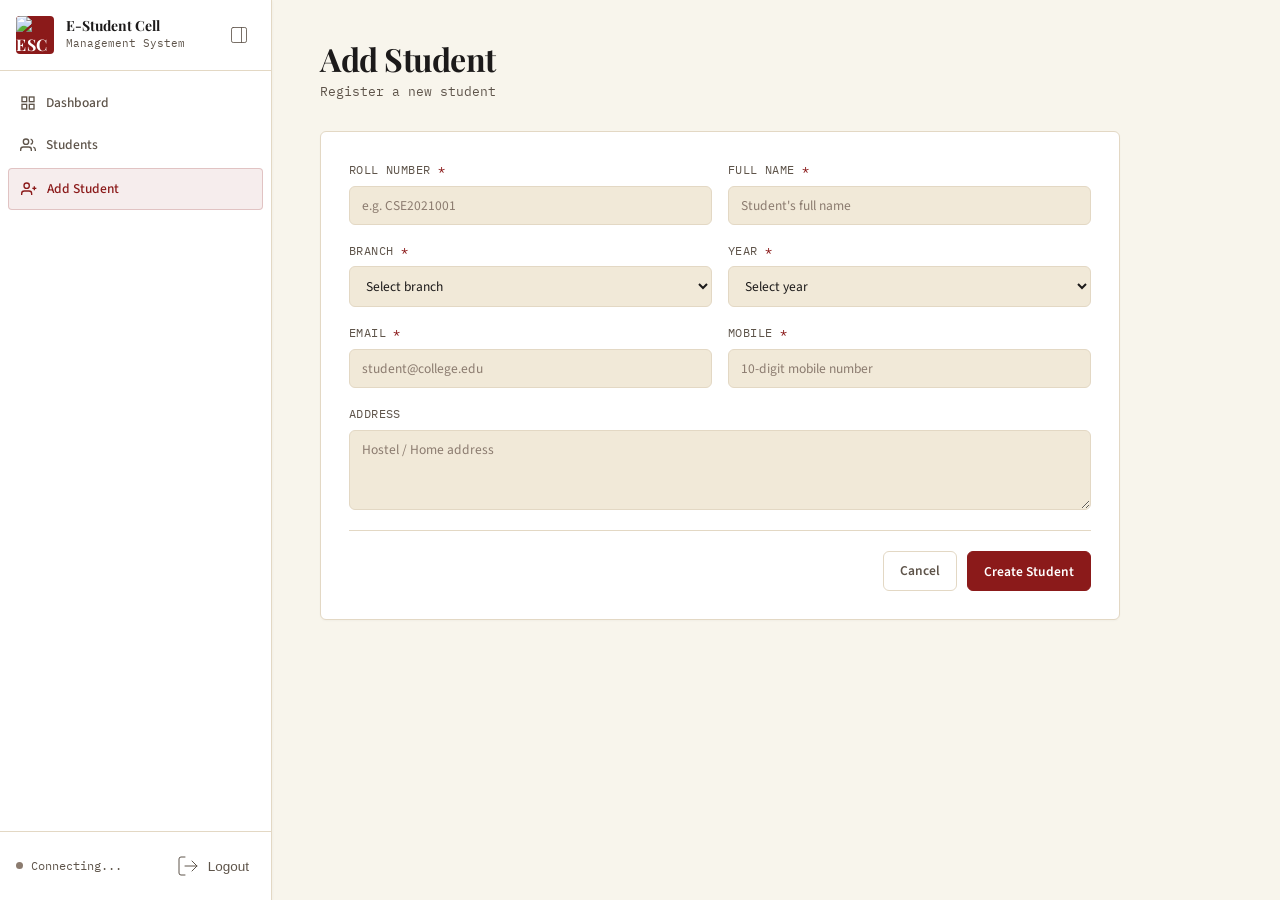
==== frontend/add-student.html @ d4f8ae92 "Fix: mobile sidebar" ====
<!DOCTYPE html>
<html lang="en">
<head>
  <meta charset="UTF-8" />
  <link rel="icon" type="image/jpeg" href="ipu.jpg"/>
  <meta name="viewport" content="width=device-width, initial-scale=1.0"/>
  <title>Add Student — E-Student Cell</title>
  <link rel="stylesheet" href="css/style.css" />
  <link href="https://fonts.googleapis.com/css2?family=Playfair+Display:wght@400;600;700&family=Source+Sans+3:wght@400;500;600&family=IBM+Plex+Mono:wght@400;500&display=swap" rel="stylesheet"/>
</head>
<body>

  <div class="app-shell">
    <aside class="sidebar">
      <div class="sidebar-brand">
        <div class="sidebar-brand-info">
          <div class="brand-mark">
            <img src="ipu.jpg" alt="ESC Logo" class="brand-logo"/>
          </div>
          <div class="brand-text">
            <span class="brand-title">E-Student Cell</span>
            <span class="brand-sub">Management System</span>
          </div>
        </div>
        <button class="sidebar-toggle" id="sidebarToggle" aria-label="Toggle Sidebar">
          <svg xmlns="http://www.w3.org/2000/svg" width="24" height="24" viewBox="0 0 24 24" fill="none" stroke="currentColor" stroke-width="1" stroke-linecap="round" stroke-linejoin="round"><rect width="18" height="18" x="3" y="3" rx="2"/><path d="M15 3v18"/></svg>
        </button>
      </div>
      <nav class="sidebar-nav">
        <a href="index.html" class="nav-item">
          <svg viewBox="0 0 24 24" fill="none" stroke="currentColor" stroke-width="2"><rect x="3" y="3" width="7" height="7"/><rect x="14" y="3" width="7" height="7"/><rect x="3" y="14" width="7" height="7"/><rect x="14" y="14" width="7" height="7"/></svg>
          <span class="nav-item-label">Dashboard</span>
        </a>
        <a href="students.html" class="nav-item">
          <svg viewBox="0 0 24 24" fill="none" stroke="currentColor" stroke-width="2"><path d="M17 21v-2a4 4 0 0 0-4-4H5a4 4 0 0 0-4 4v2"/><circle cx="9" cy="7" r="4"/><path d="M23 21v-2a4 4 0 0 0-3-3.87"/><path d="M16 3.13a4 4 0 0 1 0 7.75"/></svg>
          <span class="nav-item-label">Students</span>
        </a>
        <a href="add-student.html" class="nav-item active">
          <svg viewBox="0 0 24 24" fill="none" stroke="currentColor" stroke-width="2"><path d="M16 21v-2a4 4 0 0 0-4-4H5a4 4 0 0 0-4 4v2"/><circle cx="8.5" cy="7" r="4"/><line x1="20" y1="8" x2="20" y2="14"/><line x1="23" y1="11" x2="17" y2="11"/></svg>
          <span class="nav-item-label">Add Student</span>
        </a>
      </nav>
      <div class="sidebar-footer">
        <div class="sidebar-footer-content">
          <div class="api-status" id="apiStatus">
            <span class="status-dot"></span>
            <span class="status-text">Connecting...</span>
          </div>
          <button class="logout-btn" id="logoutBtn" aria-label="Logout">
            <svg xmlns="http://www.w3.org/2000/svg" width="24" height="24" viewBox="0 0 24 24" fill="none" stroke="currentColor" stroke-width="1" stroke-linecap="round" stroke-linejoin="round"><path d="m16 17 5-5-5-5"/><path d="M21 12H9"/><path d="M9 21H5a2 2 0 0 1-2-2V5a2 2 0 0 1 2-2h4"/></svg>
            <span class="logout-text">Logout</span>
          </button>
        </div>
      </div>
    </aside>

    <main class="main-content">
      <header class="page-header">
        <div class="header-left">
          <button id="mobileMenuBtn" class="mobile-menu-btn">
            <svg width="20" height="20" viewBox="0 0 24 24" fill="none" stroke="black" stroke-width="2">
              <line x1="3" y1="6" x2="21" y2="6" />
              <line x1="3" y1="12" x2="21" y2="12" />
              <line x1="3" y1="18" x2="21" y2="18" />
            </svg>
          </button>
          <div>
            <h1 class="page-title">Add Student</h1>
            <p class="page-subtitle">Register a new student</p>
          </div>
        </div>
      </header>

      <div class="form-card">
        <div id="formAlert"></div>

        <div class="form-grid">
          <div class="form-group">
            <label class="form-label">Roll Number <span class="required">*</span></label>
            <input type="text" id="roll_number" class="form-input" placeholder="e.g. CSE2021001" />
          </div>
          <div class="form-group">
            <label class="form-label">Full Name <span class="required">*</span></label>
            <input type="text" id="name" class="form-input" placeholder="Student's full name" />
          </div>
          <div class="form-group">
            <label class="form-label">Branch <span class="required">*</span></label>
            <select id="branch" class="form-input">
              <option value="">Select branch</option>
              <option value="AIDS">AIDS</option>
              <option value="AIML">AIML</option>
              <option value="AR">AR</option>
              <option value="IIOT">IIOT</option>
              
            </select>
          </div>
          <div class="form-group">
            <label class="form-label">Year <span class="required">*</span></label>
            <select id="year" class="form-input">
              <option value="">Select year</option>
              <option value="1">1st Year</option>
              <option value="2">2nd Year</option>
              <option value="3">3rd Year</option>
              <option value="4">4th Year</option>
            </select>
          </div>
          <div class="form-group">
            <label class="form-label">Email <span class="required">*</span></label>
            <input type="email" id="email" class="form-input" placeholder="student@college.edu" />
          </div>
          <div class="form-group">
            <label class="form-label">Mobile <span class="required">*</span></label>
            <input type="text" id="mobile" class="form-input" placeholder="10-digit mobile number" />
          </div>
          <div class="form-group form-group-full">
            <label class="form-label">Address</label>
            <textarea id="address" class="form-input form-textarea" placeholder="Hostel / Home address"></textarea>
          </div>
        </div>

        <div class="form-actions">
          <a href="students.html" class="btn btn-ghost">Cancel</a>
          <button class="btn btn-primary" id="submitBtn">Create Student</button>
        </div>
      </div>
    </main>
  </div>

  <script src="js/api.js"></script>
  <script src="js/pages/add-student.js"></script>
  <script src="js/sidebar.js"></script>
</body>
</html>
---- frontend/css/style.css ----
:root {
  /* Color System - Warm Editorial Palette */
  --bg: #F8F5EC;
  --bg-2: #FFFFFF;
  --bg-3: #F1E9D8;
  --border: #E3D8C4;
  --border-light: #E3D8C4;
  --text: #1C1A1A;
  --text-muted: #5E544A;
  --text-dim: #8B7B6F;
  --accent: #8B1A1A;
  --accent-dim: rgba(139, 26, 26, 0.08);
  --accent-hover: #A63030;
  --accent-secondary: #C8A243;
  --danger: #C85555;
  --danger-dim: rgba(200, 85, 85, 0.1);
  --success: #4A7C59;
  --success-dim: rgba(74, 124, 89, 0.1);
  --sidebar-w-expanded: 272px;
  --sidebar-w-collapsed: 76px;
  --sidebar-w: var(--sidebar-w-expanded);
  --radius: 6px;
  --font-display: 'Playfair Display', serif;
  --font-body: 'Source Sans 3', sans-serif;
  --font-mono: 'IBM Plex Mono', monospace;
}

*, *::before, *::after { box-sizing: border-box; margin: 0; padding: 0; }

body {
  background: var(--bg);
  color: var(--text);
  font-family: var(--font-body);
  font-size: 15px;
  line-height: 1.65;
  min-height: 100vh;
  position: relative;
}

/* Mobile sidebar overlay backdrop */
.mobile-menu-btn {
  display: none;
  font-size: 20px;
  background: var(--bg-2);
  border: 1px solid var(--border);
  padding: 6px 10px;
  padding-top: 8px;
  border-radius: 6px;
  cursor: pointer;
  margin-right: 20px;
  margin-top: 10px;
}

.mobile-menu-btn:hover {
  border-color: var(--text-dim);
  box-shadow: 0 2px 4px rgba(28, 26, 26, 0.06);
}

@media (max-width: 980px) {
  .mobile-menu-btn {
    display: block;
  }
}

@media (min-width: 981px) {
  .mobile-menu-btn {
    display: none;
  }
}

@media (max-width: 980px) {
  body::before {
    content: '';
    position: fixed;
    inset: 0;
    background: rgba(0, 0, 0, 0);
    pointer-events: none;
    transition: background 0.3s ease, pointer-events 0.3s ease;
    z-index: 99;
  }
  
  body.sidebar-open::before {
    background: rgba(0, 0, 0, 0.15);
    pointer-events: all;
  }
}

a { color: inherit; text-decoration: none; }

.app-shell {
  display: flex;
  min-height: 100vh;
}

.sidebar {
  width: var(--sidebar-w);
  background: var(--bg-2);
  border-right: 1px solid var(--border);
  display: flex;
  flex-direction: column;
  position: fixed;
  top: 0; left: 0; bottom: 0;
  z-index: 1000;
  transition: width 0.3s cubic-bezier(0.4, 0, 0.2, 1);
  box-shadow: 0 1px 3px rgba(28, 26, 26, 0.05);
  overflow: hidden;
}

.sidebar.collapsed {
  --sidebar-w: var(--sidebar-w-collapsed);
}

.sidebar.hidden {
  transform: translateX(-100%);
}

.sidebar.mobile-drawer {
  position: fixed;
  width: 100%;
  max-width: 320px;
  transform: translateX(-100%);
  transition: transform 0.3s cubic-bezier(0.4, 0, 0.2, 1);
  z-index: 999;
}

.sidebar.mobile-drawer.visible {
  transform: translateX(0);
}

.sidebar-brand {
  display: flex;
  align-items: center;
  gap: 12px;
  padding: 16px;
  border-bottom: 1px solid var(--border);
  justify-content: space-between;
  flex-shrink: 0;
  transition: padding 0.3s cubic-bezier(0.4, 0, 0.2, 1), justify-content 0.3s cubic-bezier(0.4, 0, 0.2, 1);
}

.sidebar.collapsed .sidebar-brand {
  justify-content: center;
  padding: 16px 12px;
  gap: 0;
}

.sidebar-brand-info {
  display: flex;
  align-items: center;
  gap: 12px;
  min-width: 0;
  flex: 1;
  transition: flex 0.3s cubic-bezier(0.4, 0, 0.2, 1);
}

.sidebar.collapsed .sidebar-brand-info {
  flex: 0;
  gap: 0;
  justify-content: center;
}

.brand-text {
  display: flex;
  flex-direction: column;
  transition: opacity 0.2s;
}

.sidebar.collapsed .brand-text {
  display: none;
}

.sidebar-toggle {
  background: none;
  border: none;
  color: var(--text-muted);
  cursor: pointer;
  padding: 6px;
  border-radius: 8px;
  transition: all 0.2s;
  display: flex;
  align-items: center;
  justify-content: center;
  flex-shrink: 0;
}

.sidebar-toggle:hover {
  color: var(--accent);
}

.sidebar-toggle:active {
  background: var(--accent-dim);
}

.sidebar-toggle svg {
  width: 20px;
  height: 20px;
}

.sidebar.collapsed .sidebar-toggle {
  width: 40px;
  height: 40px;
  padding: 8px;
  background: transparent;
  border-radius: 10px;
  transition: all 0.2s;
  display: none;
}

.sidebar.collapsed .sidebar-brand:hover .sidebar-toggle {
  display: flex;
}

.sidebar.collapsed .sidebar-toggle:hover {
  color: var(--accent);
}

.brand-mark {
  width: 38px;
  height: 38px;
  background: var(--accent);
  color: #FFFFFF;
  font-family: var(--font-display);
  font-weight: 700;
  font-size: 16px;
  display: flex;
  align-items: center;
  justify-content: center;
  border-radius: 4px;
  flex-shrink: 0;
  letter-spacing: 0.5px;
  overflow: hidden;
}

.brand-logo {
  width: 100%;
  height: 100%;
  border-radius: 4px;
  object-fit: cover;
}
.brand-text {
  display: flex;
  flex-direction: column;
}

.brand-title {
  font-family: var(--font-display);
  font-weight: 700;
  font-size: 14px;
  color: var(--text);
  line-height: 1.2;
}

.brand-sub {
  font-size: 11px;
  color: var(--text-muted);
  font-family: var(--font-mono);
}

.sidebar-nav {
  padding: 12px 8px;
  display: flex;
  flex-direction: column;
  gap: 2px;
  flex: 1;
  overflow-y: auto;
}

.sidebar.collapsed .sidebar-nav {
  padding: 8px 6px;
}

.nav-item {
  display: flex;
  align-items: center;
  gap: 10px;
  padding: 9px 12px;
  border-radius: 4px;
  color: var(--text-muted);
  font-size: 13.5px;
  font-weight: 500;
  transition: all 0.2s;
  cursor: pointer;
}

.sidebar.collapsed .nav-item {
  padding: 9px 16px;
  justify-content: center;
  gap: 0;
}

.nav-item svg {
  width: 16px;
  height: 16px;
  flex-shrink: 0;
}

.nav-item-label {
  white-space: nowrap;
  overflow: hidden;
  text-overflow: ellipsis;
  transition: opacity 0.2s;
}

.sidebar.collapsed .nav-item-label {
  display: none;
}

.nav-item:hover {
  background: var(--bg-3);
  color: var(--text);
}

.nav-item.active {
  background: var(--accent-dim);
  color: var(--accent);
  border: 1px solid rgba(139, 26, 26, 0.2);
}

.sidebar.collapsed .nav-item {
  border: none;
}

.sidebar-footer {
  padding: 16px;
  border-top: 1px solid var(--border);
  flex-shrink: 0;
}

.sidebar.collapsed .sidebar-footer {
  padding: 12px 8px;
}

.api-status {
  display: flex;
  align-items: center;
  gap: 8px;
  font-size: 12px;
  font-family: var(--font-mono);
  color: var(--text-muted);
  white-space: nowrap;
}

.sidebar.collapsed .api-status {
  justify-content: center;
  gap: 4px;
}

.logout-btn {
  background: none;
  border: none;
  color: var(--text-muted);
  cursor: pointer;
  padding: 6px;
  border-radius: 6px;
  display: flex;
  align-items: center;
  justify-content: center;
  gap: 8px;
  transition: all 0.2s;
}

.logout-btn:hover {
  color: var(--danger);
}

.logout-text {
  font-size: 13.5px;
  font-weight: 500;
  white-space: nowrap;
  transition: opacity 0.2s;
}

.sidebar.collapsed .logout-text {
  display: none;
}

.sidebar-footer-content {
  display: flex;
  align-items: center;
  justify-content: space-between;
  gap: 8px;
}

.sidebar.collapsed .sidebar-footer-content {
  flex-direction: column;
  justify-content: center;
}

.status-text {
  transition: opacity 0.2s;
}

.sidebar.collapsed .status-text {
  display: none;
}

.status-dot {
  width: 7px;
  height: 7px;
  border-radius: 50%;
  background: var(--text-dim);
  transition: background 0.3s;
}

.api-status.online .status-dot { background: var(--success); }
.api-status.online .status-text { color: var(--success); }
.api-status.offline .status-dot { background: var(--danger); }
.api-status.offline .status-text { color: var(--danger); }

.main-content {
  margin-left: var(--sidebar-w);
  flex: 1;
  padding: 40px 48px;
  max-width: calc(100vw - var(--sidebar-w));
  transition: margin-left 0.3s cubic-bezier(0.4, 0, 0.2, 1), max-width 0.3s cubic-bezier(0.4, 0, 0.2, 1);
}

.main-content.expanded {
  margin-left: 0;
  max-width: 100vw;
}

.header-left {
  display: flex;
  align-items: flex-start;
}

.page-header {
  display: flex;
  align-items: flex-start;
  justify-content: space-between;
  margin-bottom: 28px;
  gap: 16px;
}

.back-link {
  font-size: 12px;
  color: var(--text-muted);
  font-family: var(--font-mono);
  display: block;
  margin-bottom: 8px;
  transition: color 0.2s;
  letter-spacing: 0.3px;
}

.back-link:hover { color: var(--accent); }

.page-title {
  font-family: var(--font-display);
  font-size: 32px;
  font-weight: 700;
  color: var(--text);
  line-height: 1.2;
  letter-spacing: -0.5px;
}

.page-subtitle {
  color: var(--text-muted);
  font-size: 13px;
  margin-top: 3px;
  font-family: var(--font-mono);
}

.header-actions {
  display: flex;
  gap: 10px;
  align-items: center;
}

.btn {
  display: inline-flex;
  align-items: center;
  gap: 6px;
  padding: 8px 16px;
  border-radius: var(--radius);
  font-size: 13.5px;
  font-weight: 600;
  font-family: var(--font-body);
  cursor: pointer;
  border: 1px solid transparent;
  transition: all 0.15s;
  white-space: nowrap;
}

.btn-primary {
  background: var(--accent);
  color: #FFFFFF;
  border-color: var(--accent);
}

.btn-primary:hover {
  background: var(--accent-hover);
  border-color: var(--accent-hover);
}

.btn-ghost {
  background: transparent;
  color: var(--text-muted);
  border-color: var(--border);
}

.btn-ghost:hover {
  background: var(--bg-3);
  color: var(--text);
  border-color: var(--border-light);
}

.btn-danger {
  background: var(--danger);
  color: #fff;
  border-color: var(--danger);
}

.btn-danger:hover {
  background: #c94444;
}

.btn-sm {
  padding: 5px 12px;
  font-size: 12.5px;
}

.stats-grid {
  display: grid;
  grid-template-columns: repeat(4, 1fr);
  gap: 16px;
  margin-bottom: 28px;
}

.stat-card {
  background: var(--bg-2);
  border: 1px solid var(--border);
  border-radius: var(--radius);
  padding: 20px;
  transition: border-color 0.15s, box-shadow 0.15s;
  box-shadow: 0 1px 2px rgba(28, 26, 26, 0.03);
}

.stat-card:hover {
  border-color: var(--text-dim);
  box-shadow: 0 2px 4px rgba(28, 26, 26, 0.06);
}

.stat-card.loading .stat-value {
  animation: pulse 1.5s infinite;
}

@keyframes pulse {
  0%, 100% { opacity: 1; }
  50% { opacity: 0.3; }
}

.stat-label {
  font-size: 11.5px;
  color: var(--text-muted);
  font-family: var(--font-mono);
  text-transform: uppercase;
  letter-spacing: 0.5px;
  margin-bottom: 8px;
}

.stat-value {
  font-family: var(--font-display);
  font-size: 32px;
  font-weight: 700;
  color: var(--accent);
  line-height: 1;
}

.charts-row {
  display: grid;
  grid-template-columns: 1fr 1fr;
  gap: 16px;
  margin-bottom: 16px;
}

.chart-card {
  background: var(--bg-2);
  border: 1px solid var(--border);
  border-radius: var(--radius);
  padding: 20px 24px;
  box-shadow: 0 1px 2px rgba(28, 26, 26, 0.03);
}

.chart-title {
  font-family: var(--font-display);
  font-size: 14px;
  font-weight: 600;
  color: var(--text);
  margin-bottom: 16px;
}

.bar-chart {
  display: flex;
  flex-direction: column;
  gap: 8px;
}

.bar-row {
  display: flex;
  align-items: center;
  gap: 10px;
}

.bar-label {
  font-family: var(--font-mono);
  font-size: 11.5px;
  color: var(--text-muted);
  width: 80px;
  flex-shrink: 0;
}

.bar-track {
  flex: 1;
  height: 6px;
  background: var(--bg-3);
  border-radius: 3px;
  overflow: hidden;
}

.bar-fill {
  height: 100%;
  background: var(--accent);
  border-radius: 3px;
  transition: width 0.6s cubic-bezier(0.4, 0, 0.2, 1);
}

.bar-count {
  font-family: var(--font-mono);
  font-size: 11.5px;
  color: var(--text-muted);
  width: 28px;
  text-align: right;
  flex-shrink: 0;
}

.filters-bar {
  display: flex;
  align-items: flex-end;
  gap: 12px;
  margin-bottom: 20px;
  flex-wrap: wrap;
}

.filter-group {
  display: flex;
  flex-direction: column;
  gap: 5px;
}

.filter-label {
  font-size: 11.5px;
  color: var(--text-muted);
  font-family: var(--font-mono);
  text-transform: uppercase;
  letter-spacing: 0.4px;
}

.filter-select {
  background: var(--bg-2);
  border: 1px solid var(--border);
  border-radius: var(--radius);
  color: var(--text);
  padding: 7px 12px;
  font-size: 13.5px;
  font-family: var(--font-body);
  cursor: pointer;
  min-width: 150px;
}

.filter-select:focus {
  outline: none;
  border-color: var(--accent);
  box-shadow: 0 0 0 3px var(--accent-dim);
}

.table-card {
  background: var(--bg-2);
  border: 1px solid var(--border);
  border-radius: var(--radius);
  overflow: hidden;
  box-shadow: 0 1px 2px rgba(28, 26, 26, 0.03);
}

.data-table {
  width: 100%;
  border-collapse: collapse;
}

.data-table th {
  background: var(--bg-3);
  padding: 11px 16px;
  text-align: left;
  font-size: 11px;
  font-family: var(--font-mono);
  color: var(--text-muted);
  text-transform: uppercase;
  letter-spacing: 0.8px;
  border-bottom: 1px solid var(--border);
  font-weight: 600;
}

.data-table td {
  padding: 12px 16px;
  border-bottom: 1px solid var(--border);
  font-size: 13.5px;
  color: var(--text);
  vertical-align: middle;
}

.data-table tr:last-child td { border-bottom: none; }

.data-table tbody tr {
  transition: background 0.15s;
}

.data-table tbody tr:hover {
  background: var(--bg-3);
}

.table-empty {
  text-align: center;
  color: var(--text-muted);
  padding: 40px !important;
  font-family: var(--font-mono);
  font-size: 13px;
}

.roll-badge {
  font-family: var(--font-mono);
  font-size: 12px;
  background: var(--bg-3);
  border: 1px solid var(--border);
  padding: 2px 8px;
  border-radius: 4px;
  color: var(--accent);
}

.year-badge {
  font-family: var(--font-mono);
  font-size: 12px;
  color: var(--text-muted);
}

.branch-badge {
  font-family: var(--font-mono);
  font-size: 12px;
  padding: 2px 8px;
  border-radius: 4px;
  background: var(--accent-dim);
  color: var(--accent);
  border: 1px solid rgba(240,165,0,0.2);
}

.action-btns {
  display: flex;
  gap: 6px;
}

.form-card {
  background: var(--bg-2);
  border: 1px solid var(--border);
  border-radius: var(--radius);
  padding: 28px;
  max-width: 800px;
  box-shadow: 0 1px 2px rgba(28, 26, 26, 0.03);
}

.form-grid {
  display: grid;
  grid-template-columns: 1fr 1fr;
  gap: 16px;
}

.form-group {
  display: flex;
  flex-direction: column;
  gap: 6px;
}

.form-group-full {
  grid-column: 1 / -1;
}

.form-label {
  font-size: 12px;
  color: var(--text-muted);
  font-family: var(--font-mono);
  text-transform: uppercase;
  letter-spacing: 0.4px;
}

.required { color: var(--accent); }

.form-input {
  background: var(--bg-3);
  border: 1px solid var(--border);
  border-radius: var(--radius);
  color: var(--text);
  padding: 9px 12px;
  font-size: 13.5px;
  font-family: var(--font-body);
  transition: border-color 0.2s, box-shadow 0.2s;
  width: 100%;
}

.form-input:focus {
  outline: none;
  border-color: var(--accent);
  box-shadow: 0 0 0 3px var(--accent-dim);
}

.form-input::placeholder { color: var(--text-dim); }

.form-textarea {
  resize: vertical;
  min-height: 80px;
}

.form-actions {
  display: flex;
  gap: 10px;
  justify-content: flex-end;
  margin-top: 20px;
  padding-top: 20px;
  border-top: 1px solid var(--border);
}

.alert {
  padding: 12px 16px;
  border-radius: var(--radius);
  font-size: 13.5px;
  margin-bottom: 16px;
  display: flex;
  align-items: center;
  gap: 8px;
}

.alert-success {
  background: var(--success-dim);
  border: 1px solid rgba(62, 207, 142, 0.3);
  color: var(--success);
}

.alert-error {
  background: var(--danger-dim);
  border: 1px solid rgba(224, 85, 85, 0.3);
  color: var(--danger);
}

.tabs {
  display: flex;
  gap: 2px;
  border-bottom: 1px solid var(--border);
  margin-bottom: 20px;
  overflow-x: auto;
  scrollbar-width: none;
}

.tabs::-webkit-scrollbar { display: none; }

.tab-btn {
  padding: 9px 14px;
  font-size: 12.5px;
  font-family: var(--font-body);
  font-weight: 500;
  color: var(--text-muted);
  background: transparent;
  border: none;
  cursor: pointer;
  border-bottom: 2px solid transparent;
  margin-bottom: -1px;
  white-space: nowrap;
  transition: all 0.2s;
  letter-spacing: 0.2px;
}

.tab-btn:hover { color: var(--text); }

.tab-btn:hover { color: var(--text); }

.tab-btn.active {
  color: var(--accent);
  border-bottom-color: var(--accent);
}

.tab-panel { display: block; }
.tab-panel.hidden { display: none; }

.section-card {
  background: var(--bg-2);
  border: 1px solid var(--border);
  border-radius: var(--radius);
  padding: 24px;
  margin-bottom: 16px;
  box-shadow: 0 1px 2px rgba(28, 26, 26, 0.03);
}

.section-card.hidden { display: none; }

.section-header {
  display: flex;
  align-items: center;
  justify-content: space-between;
  margin-bottom: 16px;
}

.section-title {
  font-family: var(--font-display);
  font-size: 18px;
  font-weight: 700;
  color: var(--text);
  letter-spacing: -0.3px;
}

.info-grid {
  display: grid;
  grid-template-columns: repeat(3, 1fr);
  gap: 16px;
}

.info-item {
  display: flex;
  flex-direction: column;
  gap: 3px;
}

.info-label {
  font-size: 11px;
  color: var(--text-dim);
  font-family: var(--font-mono);
  text-transform: uppercase;
  letter-spacing: 0.4px;
}

.info-value {
  font-size: 14px;
  color: var(--text);
}

.info-value.mono {
  font-family: var(--font-mono);
  font-size: 13px;
}

.bool-yes {
  color: var(--success);
  font-family: var(--font-mono);
  font-size: 12px;
}

.bool-no {
  color: var(--text-dim);
  font-family: var(--font-mono);
  font-size: 12px;
}

.no-data {
  color: var(--text-dim);
  font-family: var(--font-mono);
  font-size: 13px;
  padding: 12px 0;
}

.sem-grid {
  display: grid;
  grid-template-columns: repeat(4, 1fr);
  gap: 12px;
}

.sem-block {
  background: var(--bg-3);
  border: 1px solid var(--border);
  border-radius: 6px;
  padding: 12px;
}

.sem-label {
  font-size: 11px;
  font-family: var(--font-mono);
  color: var(--text-muted);
  text-transform: uppercase;
  letter-spacing: 0.4px;
  margin-bottom: 8px;
}

.sem-block .form-group {
  gap: 4px;
}

.sem-block .form-label {
  font-size: 10.5px;
}

.sem-block .form-input {
  padding: 6px 8px;
  font-size: 12.5px;
}

.items-list {
  display: flex;
  flex-direction: column;
  gap: 10px;
  margin-bottom: 12px;
}

.item-row {
  background: var(--bg-2);
  border: 1px solid var(--border);
  border-radius: 6px;
  padding: 14px 16px;
  display: flex;
  justify-content: space-between;
  align-items: flex-start;
  gap: 16px;
  box-shadow: 0 1px 2px rgba(28, 26, 26, 0.02);
}

.item-info {
  flex: 1;
}

.item-title {
  font-size: 14px;
  font-weight: 500;
  color: var(--text);
  margin-bottom: 4px;
}

.item-meta {
  font-size: 12px;
  font-family: var(--font-mono);
  color: var(--text-muted);
  display: flex;
  gap: 12px;
  flex-wrap: wrap;
}

.item-actions {
  display: flex;
  gap: 6px;
  flex-shrink: 0;
}

.modal-overlay {
  position: fixed;
  inset: 0;
  background: rgba(28, 26, 26, 0.25);
  display: flex;
  align-items: center;
  justify-content: center;
  z-index: 100;
  opacity: 0;
  pointer-events: none;
  transition: opacity 0.2s;
}

.modal-overlay.visible {
  opacity: 1;
  pointer-events: all;
}

.modal {
  background: var(--bg-2);
  border: 1px solid var(--border);
  border-radius: 8px;
  padding: 28px;
  max-width: 400px;
  width: 90%;
  box-shadow: 0 10px 30px rgba(28, 26, 26, 0.15);
}

.modal-title {
  font-family: var(--font-display);
  font-size: 17px;
  font-weight: 600;
  margin-bottom: 10px;
}

.modal-text {
  color: var(--text-muted);
  font-size: 13.5px;
  line-height: 1.6;
  margin-bottom: 20px;
}

.modal-actions {
  display: flex;
  gap: 10px;
  justify-content: flex-end;
}

.student-photo {
  width: 36px;
  height: 36px;
  border-radius: 50%;
  object-fit: cover;
  border: 2px solid var(--border);
  display: block;
}

.student-photo-placeholder {
  width: 36px;
  height: 36px;
  border-radius: 50%;
  background: var(--bg-3);
  border: 2px solid var(--border);
  display: flex;
  align-items: center;
  justify-content: center;
  font-family: var(--font-display);
  font-weight: 700;
  font-size: 14px;
  color: var(--accent);
}

.upload-section {
  margin-top: 20px;
  padding-top: 20px;
  border-top: 1px solid var(--border);
}

.upload-title {
  font-size: 13px;
  font-family: var(--font-mono);
  color: var(--text-muted);
  text-transform: uppercase;
  letter-spacing: 0.4px;
  margin-bottom: 14px;
}

input[type="file"].form-input {
  padding: 7px 10px;
  cursor: pointer;
  color: var(--text-muted);
  font-size: 12.5px;
}

input[type="file"].form-input::-webkit-file-upload-button {
  background: var(--bg);
  border: 1px solid var(--border);
  border-radius: 4px;
  color: var(--text);
  padding: 4px 10px;
  font-size: 12px;
  cursor: pointer;
  margin-right: 10px;
  font-family: var(--font-body);
}

.upload-success {
  font-size: 12px;
  font-family: var(--font-mono);
  color: var(--success);
  margin-top: 6px;
}

@media (max-width: 980px) {
  .sidebar {
    position: fixed;
    width: 100%;
    max-width: 280px;
    transform: translateX(-100%);
    transition: transform 0.3s cubic-bezier(0.4, 0, 0.2, 1);
    z-index: 999;
    --sidebar-w: 100%;
  }
  
  .sidebar.visible {
    transform: translateX(0);
  }
  
  .sidebar.collapsed {
    --sidebar-w: 100%;
  }
  
  .sidebar-nav {
    padding: 12px 8px;
  }
  
  .nav-item-label {
    display: inline;
  }
  
  .sidebar.collapsed .nav-item-label {
    display: inline;
  }
  
  .sidebar.collapsed .nav-item {
    padding: 9px 12px;
    justify-content: flex-start;
    gap: 10px;
  }
  
  .sidebar-toggle {
    display: flex;
  }
  
  .sidebar.collapsed .sidebar-toggle {
    display: flex;
  }
  
  .sidebar-brand-info {
    display: flex;
  }
  
  .sidebar.collapsed .sidebar-brand-info {
    display: flex;
  }
  
  .status-text {
    display: inline;
  }
  
  .sidebar.collapsed .status-text {
    display: inline;
  }
  
  .main-content {
    margin-left: 0;
    max-width: 100vw;
    padding: 24px 20px;
  }
  
  .stats-grid { grid-template-columns: repeat(2, 1fr); }
  .charts-row { grid-template-columns: 1fr; }
  .info-grid { grid-template-columns: repeat(2, 1fr); }
  .sem-grid { grid-template-columns: repeat(2, 1fr); }
}

@media (max-width: 600px) {
  .main-content { 
    padding: 20px 16px; 
  }
  .stats-grid { grid-template-columns: 1fr; }
  .form-grid { grid-template-columns: 1fr; }
  .form-group-full { grid-column: 1; }
  .page-title {
    font-size: 24px;
  }
  .page-header {
    margin-bottom: 20px;
  }
}
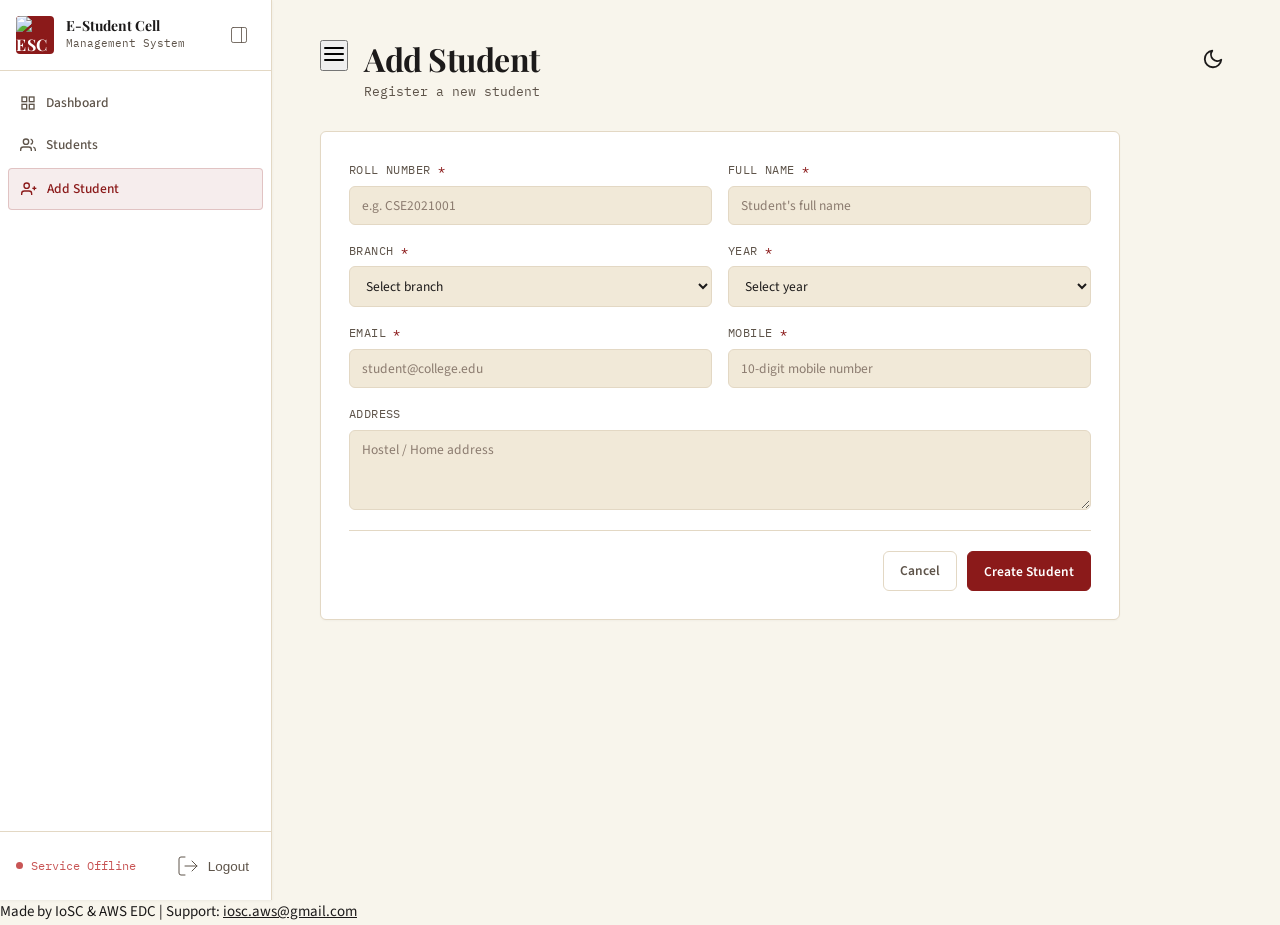
==== commit 30272543: "toggle button added" ====
--- a/frontend/add-student.html
+++ b/frontend/add-student.html
@@ -6,7 +6,7 @@
   <meta name="viewport" content="width=device-width, initial-scale=1.0"/>
   <title>Add Student — E-Student Cell</title>
   <link rel="stylesheet" href="css/style.css" />
-  <link href="https://fonts.googleapis.com/css2?family=Playfair+Display:wght@400;600;700&family=Source+Sans+3:wght@400;500;600&family=IBM+Plex+Mono:wght@400;500&display=swap" rel="stylesheet"/>
+  <link href="https://fonts.googleapis.com/css2?family=Playfair+Display:wght@400;600;700&family=Source+Sans+3:wght@400;500;600&family=IBM+Plex+Mono:wght@400;500&family=Nunito:ital,wght@0,200..1000;1,200..1000&display=swap" rel="stylesheet"/>
 </head>
 <body>
 
@@ -27,7 +27,7 @@
         </button>
       </div>
       <nav class="sidebar-nav">
-        <a href="index.html" class="nav-item">
+        <a href="admin-dashboard.html" class="nav-item">
           <svg viewBox="0 0 24 24" fill="none" stroke="currentColor" stroke-width="2"><rect x="3" y="3" width="7" height="7"/><rect x="14" y="3" width="7" height="7"/><rect x="3" y="14" width="7" height="7"/><rect x="14" y="14" width="7" height="7"/></svg>
           <span class="nav-item-label">Dashboard</span>
         </a>
@@ -40,6 +40,8 @@
           <span class="nav-item-label">Add Student</span>
         </a>
       </nav>
+      
+
       <div class="sidebar-footer">
         <div class="sidebar-footer-content">
           <div class="api-status" id="apiStatus">
@@ -56,18 +58,22 @@
 
     <main class="main-content">
       <header class="page-header">
+        <button class="mobile-menu-toggle" id="mobileMenuToggle" aria-label="Toggle Mobile Menu">
+          <svg xmlns="http://www.w3.org/2000/svg" width="24" height="24" viewBox="0 0 24 24" fill="none" stroke="currentColor" stroke-width="2" stroke-linecap="round" stroke-linejoin="round"><line x1="3" y1="6" x2="21" y2="6"/><line x1="3" y1="12" x2="21" y2="12"/><line x1="3" y1="18" x2="21" y2="18"/></svg>
+        </button>
         <div class="header-left">
-          <button id="mobileMenuBtn" class="mobile-menu-btn">
-            <svg width="20" height="20" viewBox="0 0 24 24" fill="none" stroke="black" stroke-width="2">
-              <line x1="3" y1="6" x2="21" y2="6" />
-              <line x1="3" y1="12" x2="21" y2="12" />
-              <line x1="3" y1="18" x2="21" y2="18" />
-            </svg>
-          </button>
           <div>
             <h1 class="page-title">Add Student</h1>
             <p class="page-subtitle">Register a new student</p>
           </div>
+        </div>
+        <div class="header-right" style="margin-left: auto; display: flex; align-items: center;">
+          <button id="themeToggle" class="theme-toggle-btn" aria-label="Toggle Dark Mode" style="background: none; border: none; cursor: pointer; color: var(--text); display: flex; align-items: center; justify-content: center; padding: 8px; border-radius: 50%; transition: background-color 0.2s;">
+            <svg xmlns="http://www.w3.org/2000/svg" width="22" height="22" viewBox="0 0 24 24" fill="none" stroke="currentColor" stroke-width="2" stroke-linecap="round" stroke-linejoin="round">
+              <path d="M21 12.79A9 9 0 1 1 11.21 3 7 7 0 0 0 21 12.79z"></path>
+            </svg>
+            <span id="themeLabel" style="display: none;">Dark</span>
+          </button>
         </div>
       </header>
 
@@ -126,8 +132,9 @@
     </main>
   </div>
 
+  <footer class="universal-footer">Made by IoSC & AWS EDC | Support: <a href="mailto:iosc.aws@gmail.com" style="text-decoration: underline;">iosc.aws@gmail.com</a></footer>
+
   <script src="js/api.js"></script>
   <script src="js/pages/add-student.js"></script>
-  <script src="js/sidebar.js"></script>
 </body>
 </html>
